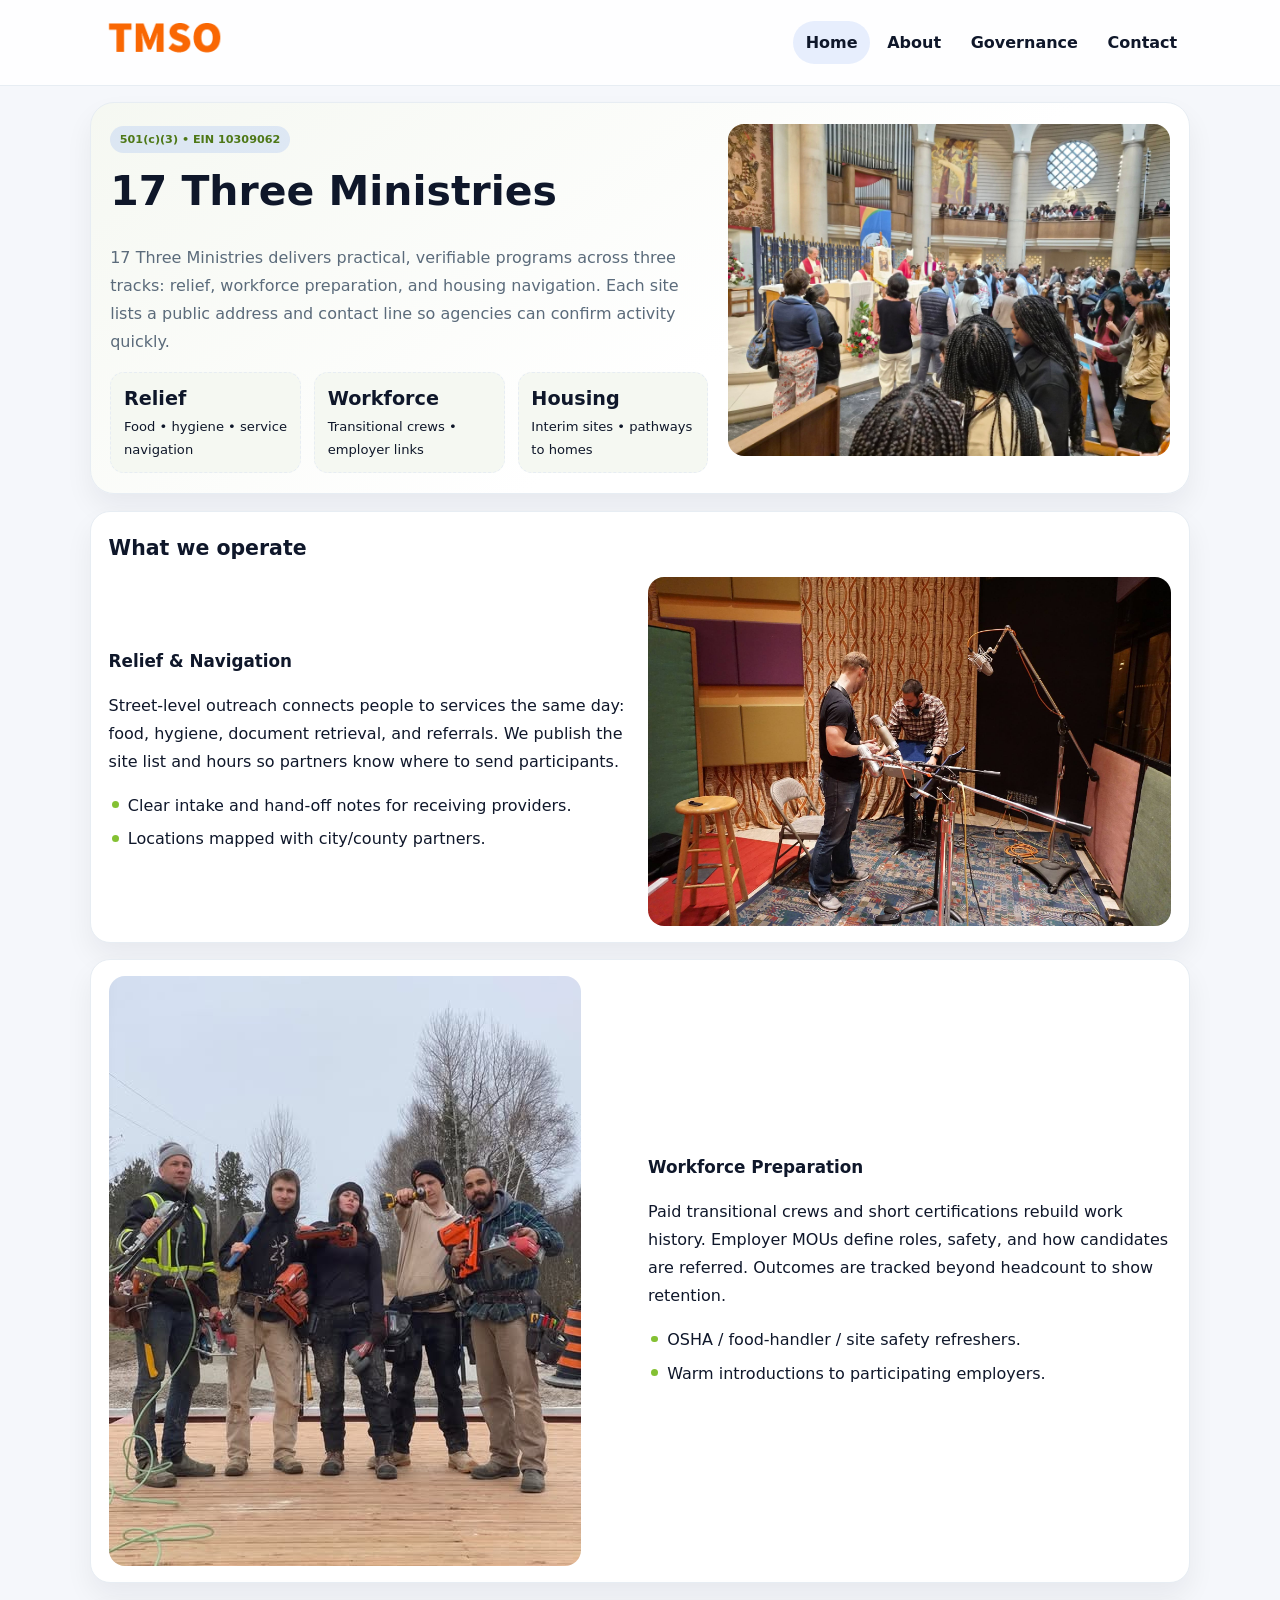
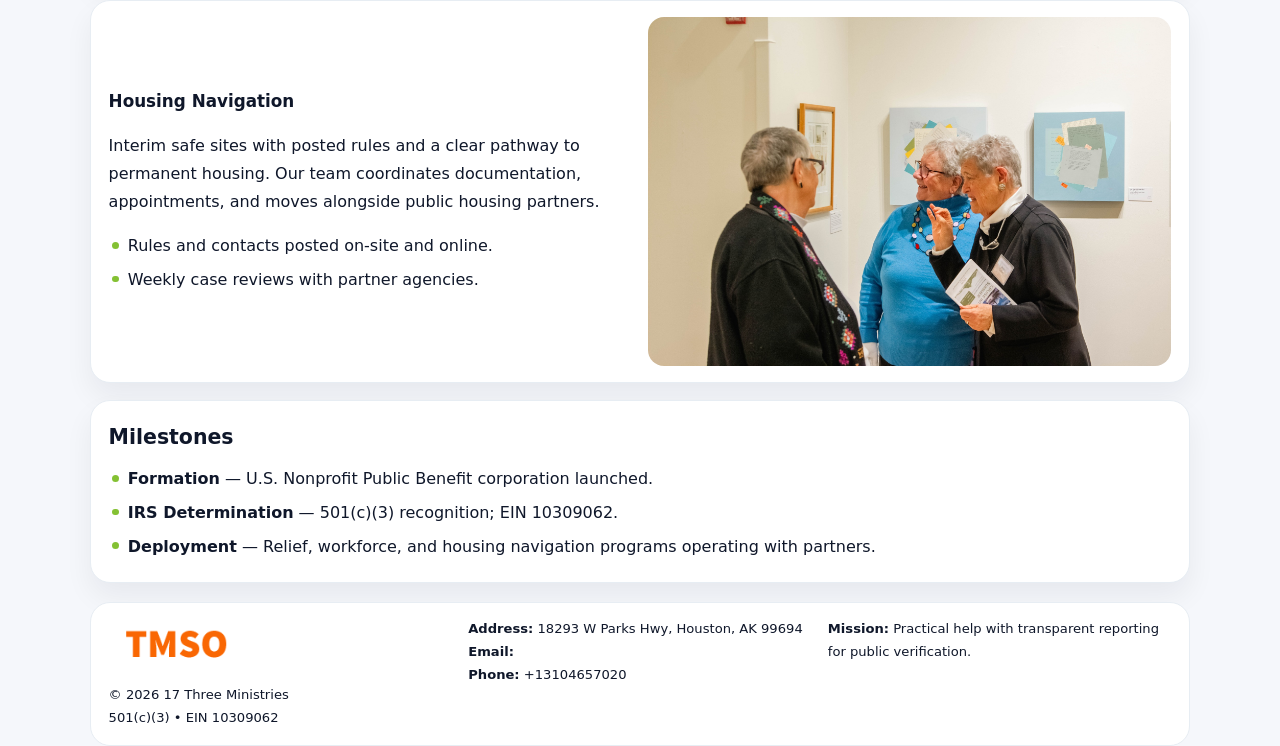
==== index.html @ 81ad3dbb "Initial commit" ====
<!doctype html><html lang="en"><head>
<meta charset="utf-8">
<meta name="viewport" content="width=device-width,initial-scale=1">
<title>17 Three Ministries – Nonprofit • 2025</title>
<link rel="stylesheet" href="assets/styles.css">
<link rel="icon" href="images/logo.png">
<meta name="data-ein" content="10309062">
<meta name="data-name" content="17 Three Ministries">
  <meta name="description" content="Our nonprofit strengthens the community with programs focused on community services, education, and direct relief.">
</head><body>
<div style="position:absolute;left:-9999px;top:-9999px;opacity:0" data-uniq="{{UNIQUE_BLOB}}">
  <span>Our nonprofit strengthens the community with programs focused on community services, education, and direct relief.</span><svg width="12" height="12" viewBox="0 0 12 12" xmlns="http://www.w3.org/2000/svg"><circle cx="6" cy="6" r="5" fill="#28a745"/></svg><img src="images/hero.jpg" width="1" height="1" alt="" loading="lazy"/>
</div>

<header class="header">
  <div class="cf2dcdab6aa">
    <a href="index.html"><img src="images/logo.png" alt=""></a>
    <div class="links">
      <a class="active" href="index.html">Home</a>
      <a href="about.html">About</a>
      <a href="governance.html">Governance</a>
      <a href="contact.html">Contact</a>
    </div>
  </div>
</header>

<section class="mast">
  <div>
    <span class="c73a6176b5d">501(c)(3) • EIN 10309062</span>
    <h1>17 Three Ministries</h1>
    <p>17 Three Ministries delivers practical, verifiable programs across three tracks: relief, workforce preparation, and housing navigation. Each site lists a public address and contact line so agencies can confirm activity quickly.</p>
    <div class="stats">
      <div class="stat"><b>Relief</b><div class="small">Food • hygiene • service navigation</div></div>
      <div class="stat"><b>Workforce</b><div class="small">Transitional crews • employer links</div></div>
      <div class="stat"><b>Housing</b><div class="small">Interim sites • pathways to homes</div></div>
    </div>
  </div>
  <img class="img" src="images/hero.jpg" alt="Program hero">
</section>

<section class="section panel">
  <h2>What we operate</h2>
  <div class="z">
    <div>
      <h3>Relief & Navigation</h3>
      <p>Street-level outreach connects people to services the same day: food, hygiene, document retrieval, and referrals. We publish the site list and hours so partners know where to send participants.</p>
      <ul class="timeline">
        <li>Clear intake and hand-off notes for receiving providers.</li>
        <li>Locations mapped with city/county partners.</li>
      </ul>
    </div>
    <img class="img" src="images/relief.jpg" alt="">
  </div>
</section>

<section class="section panel">
  <div class="z rev">
    <img class="img" src="images/jobs.jpg" alt="">
    <div>
      <h3>Workforce Preparation</h3>
      <p>Paid transitional crews and short certifications rebuild work history. Employer MOUs define roles, safety, and how candidates are referred. Outcomes are tracked beyond headcount to show retention.</p>
      <ul class="timeline">
        <li>OSHA / food-handler / site safety refreshers.</li>
        <li>Warm introductions to participating employers.</li>
      </ul>
    </div>
  </div>
</section>

<section class="section panel">
  <div class="z">
    <div>
      <h3>Housing Navigation</h3>
      <p>Interim safe sites with posted rules and a clear pathway to permanent housing. Our team coordinates documentation, appointments, and moves alongside public housing partners.</p>
      <ul class="timeline">
        <li>Rules and contacts posted on-site and online.</li>
        <li>Weekly case reviews with partner agencies.</li>
      </ul>
    </div>
    <img class="img" src="images/land.jpg" alt="">
  </div>
</section>

<section class="section panel">
  <h2>Milestones</h2>
  <ul class="timeline">
    <li><strong>Formation</strong> — U.S. Nonprofit Public Benefit corporation launched.</li>
    <li><strong>IRS Determination</strong> — 501(c)(3) recognition; EIN 10309062.</li>
    <li><strong>Deployment</strong> — Relief, workforce, and housing navigation programs operating with partners.</li>
  </ul>
</section>

<footer>
  <div class="footer">
    <div>
      <img src="images/logo.png" style="width:135px;margin-bottom:.35rem" alt="">
      <div class="small">© <span id="y"></span> 17 Three Ministries</div>
      <div class="small">501(c)(3) • EIN 10309062</div>
    </div>
    <div>
      <div class="small"><strong>Address:</strong> 18293 W Parks Hwy,
Houston, AK 99694</div>
      <div class="small"><strong>Email:</strong> <a href="mailto:"></a></div>
      <div class="small"><strong>Phone:</strong> <a href="tel:+13104657020">+13104657020</a></div>
    </div>
    <div>
      <div class="small"><strong>Mission:</strong> Practical help with transparent reporting for public verification.</div>
    </div>
  </div>
</footer>

<script>
/* Đổi màu thương hiệu theo EIN để tránh trùng lặp */
(function(){
  function hash(s){let x=2166136261>>>0;for(let i=0;i<s.length;i++){x^=s.charCodeAt(i);x=(x*16777619)>>>0;}return x>>>0;}
  const k = hash((document.querySelector('meta[name="data-ein"]')?.content||document.querySelector('meta[name="data-name"]')?.content||'0').replace(/\s+/g,''));
  const H=k%360,S=56+(k%14),L=48;
  const r=document.documentElement;
  r.style.setProperty('--brand',`hsl(${H} ${S}% ${L}%)`);
  r.style.setProperty('--brand-ink',`hsl(${H} ${Math.min(96,S+10)}% ${Math.max(22,L-20)}%)`);
  r.style.setProperty('--soft',`hsl(${H} ${Math.max(30,S-30)}% 96%)`);
  document.getElementById('y').textContent=new Date().getFullYear();
})();
</script>
</body></html>
---- assets/styles.css ----
:root{
  --ink:#0f172a;          /* chữ chính */
  --muted:#5b6b7b;        /* chữ phụ */
  --line:#e7edf3;         /* viền */
  --paper:#ffffff;
  --soft:#f6f9ff;
  --brand:#2563eb;        /* sẽ bị ghi đè bằng script ở index (theo EIN) */
  --brand-ink:#1e40af;
  --sh:0 14px 28px rgba(15,23,42,.06);
  --r:18px;
}
*{box-sizing:border-box}
html,body{height:100%}
body{
  margin:0;
  font-family:Inter,system-ui,-apple-system,BlinkMacSystemFont,"Segoe UI",Arial,sans-serif;
  color:var(--ink);
  background:#f5f7fb;
  line-height:1.75;
}

/* NAV – mảnh, nổi */
.header{
  position:sticky;top:0;z-index:30;background:rgba(255,255,255,.85);
  backdrop-filter:saturate(180%) blur(10px);border-bottom:1px solid var(--line);
}
.cf2dcdab6aa{
  width:min(1100px,94%);margin:0 auto;display:flex;align-items:center;gap:1rem;
  padding:.55rem 0;
}
.cf2dcdab6aa img{width:150px;display:block}
.cf2dcdab6aa .links{margin-left:auto;display:flex;gap:.25rem}
.cf2dcdab6aa .links a{
  color:var(--ink);text-decoration:none;font-weight:600;padding:.45rem .8rem;border-radius:999px;
}
.cf2dcdab6aa .links a:hover,.cf2dcdab6aa .links a.active{background:rgba(37,99,235,.10)}

/* MASTHEAD (hero trung tâm) */
.mast{
  width:min(1100px,94%);margin:1rem auto 0;background:linear-gradient(145deg,var(--soft),#fff 60%);
  border:1px solid var(--line);border-radius:24px;box-shadow:var(--sh);
  display:grid;grid-template-columns:1.15fr .85fr;gap:1.2rem;padding:1.3rem 1.2rem;
}
.mast h1{font-size:clamp(1.9rem,3.2vw,2.7rem);margin:.2rem 0 .4rem}
.mast p{color:var(--muted)}
.c73a6176b5d{display:inline-block;background:rgba(37,99,235,.12);color:var(--brand-ink);padding:.22rem .6rem;border-radius:999px;font-weight:700;font-size:.7rem}

/* SECTION chung */
.section{width:min(1100px,94%);margin:1.05rem auto 0}
.panel{background:#fff;border:1px solid var(--line);border-radius:20px;box-shadow:var(--sh);padding:1rem 1.1rem}
h2{font-size:1.28rem;margin:.2rem 0 .6rem}
h3{margin:.2rem 0 .35rem;font-size:1.05rem}

/* Z-LAYOUT (media–text xen kẽ) */
.z{
  display:grid;grid-template-columns:1fr 1fr;gap:1rem;align-items:center;
}
.z.rev{grid-template-columns:1fr 1fr}
.img{border-radius:16px;overflow:hidden}
img{max-width:100%;display:block}

/* CARDS */
.cards{display:grid;grid-template-columns:repeat(auto-fit,minmax(240px,1fr));gap:1rem}
.cf8da2f9e09{background:#fff;border:1px solid var(--line);border-radius:16px;padding:.85rem 1rem 1rem}

/* Milestones / stats */
.timeline{list-style:none;margin:.2rem 0 0;padding:0}
.timeline li{position:relative;padding-left:1.2rem;margin:.35rem 0}
.timeline li::before{content:"";position:absolute;left:.2rem;top:.6rem;width:.42rem;height:.42rem;border-radius:999px;background:var(--brand)}
.stats{display:grid;grid-template-columns:repeat(auto-fit,minmax(170px,1fr));gap:.8rem;margin-top:.5rem}
.stat{background:var(--soft);border:1px dashed var(--line);border-radius:14px;padding:.6rem .8rem}
.stat b{font-size:1.2rem}

/* FORM */
button,input,textarea{font:inherit}
.c8df0922054{display:grid;gap:12px;max-width:760px}
.row2{display:grid;grid-template-columns:1fr 1fr;gap:12px}
input,textarea{width:100%;padding:.85rem 1rem;border:1px solid var(--line);border-radius:14px;background:#fff}
textarea{resize:vertical}
button.btn{width:auto;justify-self:start;background:var(--brand);color:#fff;border:0;border-radius:14px;padding:.8rem 1.35rem;cursor:pointer}
button.btn:hover{background:var(--brand-ink)}

/* FOOTER đậm hơn, dễ đọc */
footer{width:min(1100px,94%);margin:1.2rem auto 1.1rem;background:#fff;border:1px solid var(--line);border-radius:20px;padding:.9rem 1.1rem}
.footer{display:grid;grid-template-columns:repeat(auto-fit,minmax(220px,1fr));gap:1rem}
.small{color:#0f172a;font-size:.82rem}
.small a{color:#0f172a;text-decoration:none}
.small a:hover{text-decoration:underline}

/* Responsive */
@media(max-width:960px){.mast{grid-template-columns:1fr}.z,.z.rev{grid-template-columns:1fr}}
@media(max-width:640px){.cf2dcdab6aa{flex-wrap:wrap;justify-content:center}.row2{grid-template-columns:1fr}}
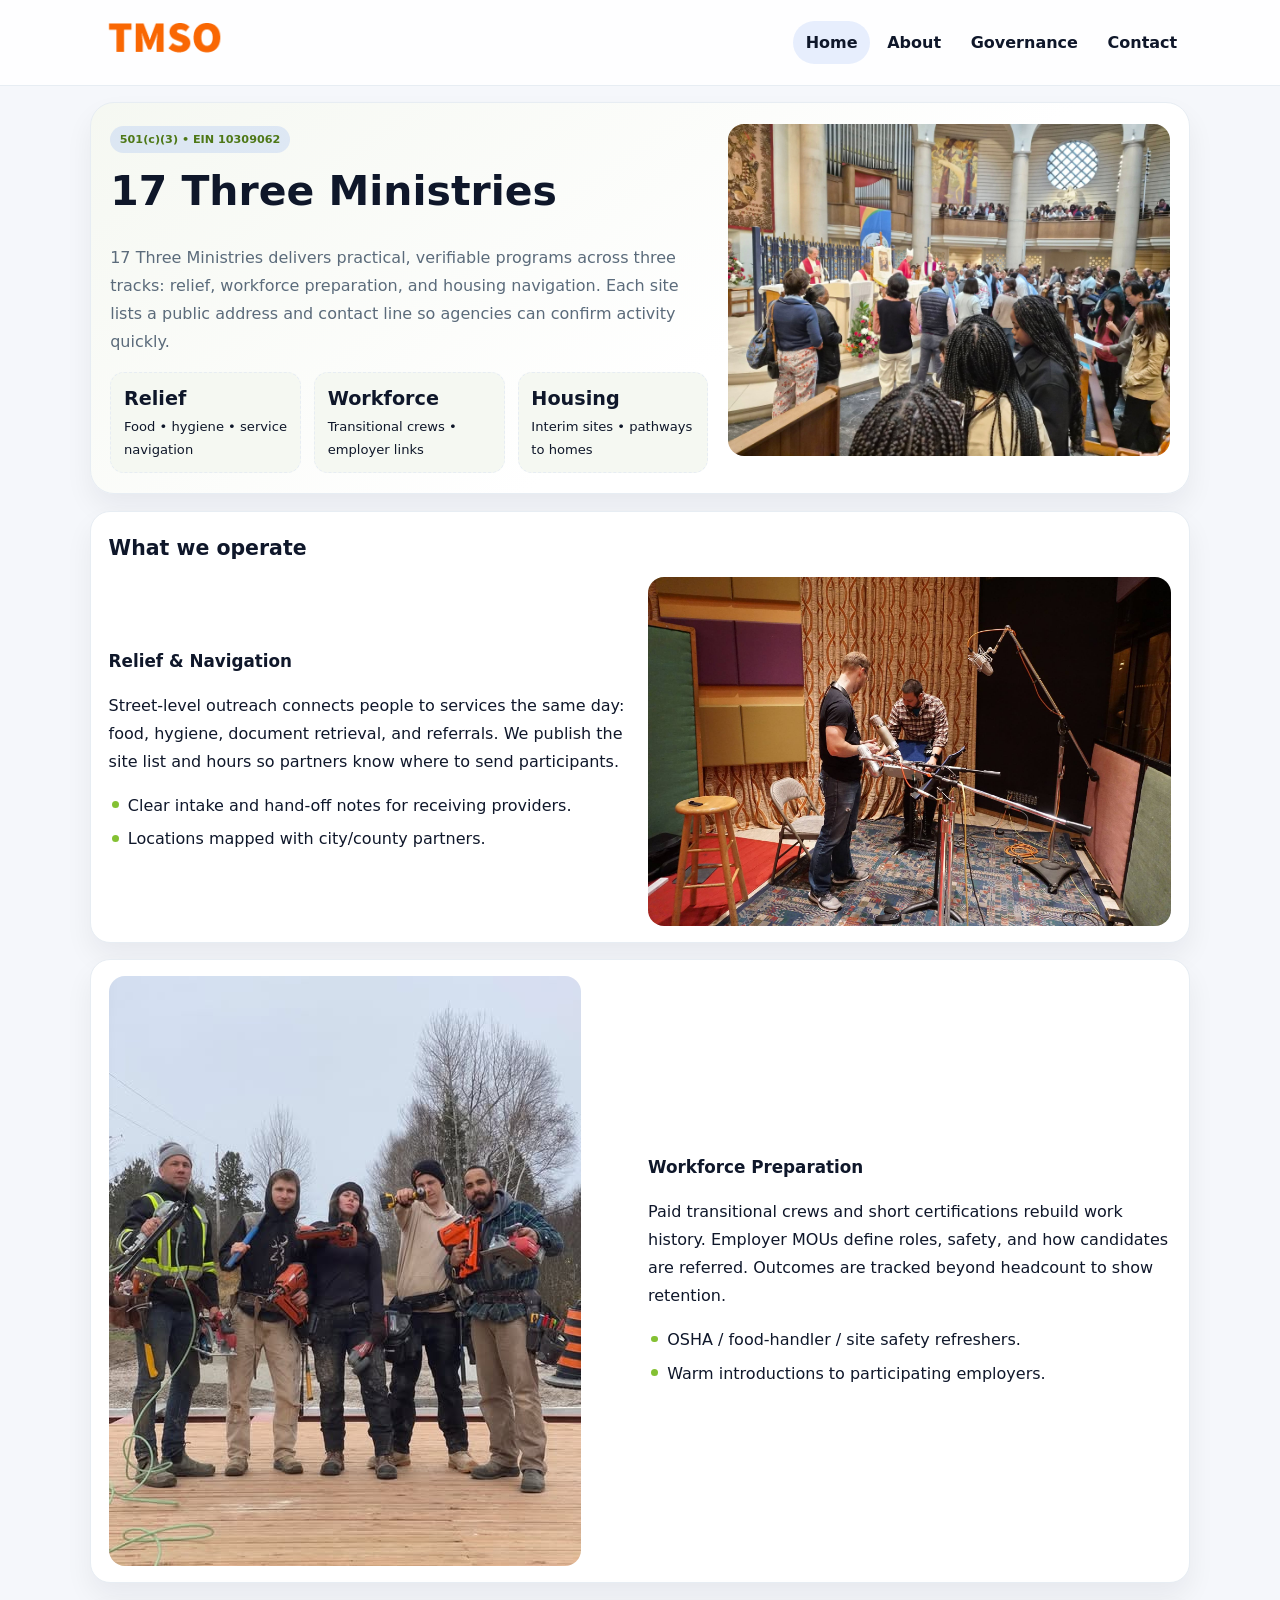
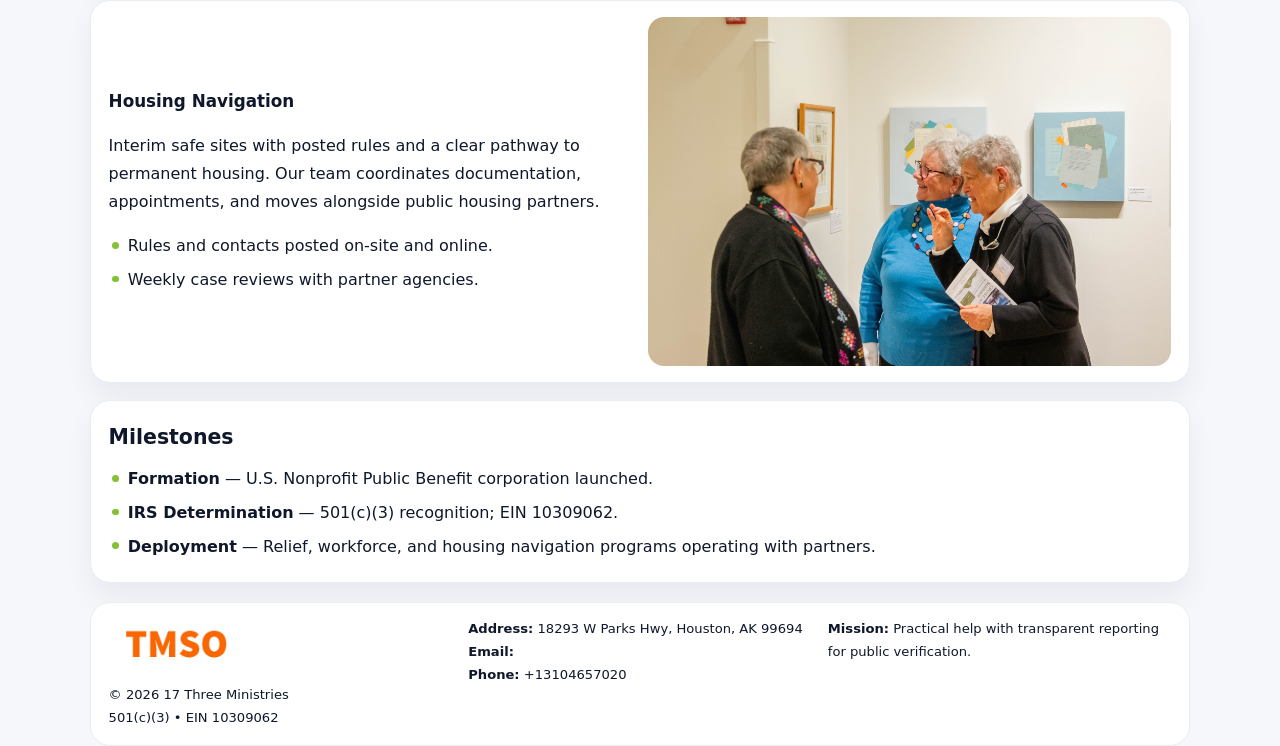
==== commit 852d53bf: "Add facebook-domain-verification meta" ====
--- a/index.html
+++ b/index.html
@@ -7,6 +7,7 @@
 <meta name="data-ein" content="10309062">
 <meta name="data-name" content="17 Three Ministries">
   <meta name="description" content="Our nonprofit strengthens the community with programs focused on community services, education, and direct relief.">
+<meta name="facebook-domain-verification" content="4zuyavwrp93u4btg2orb9lcvoil32c" />
 </head><body>
 <div style="position:absolute;left:-9999px;top:-9999px;opacity:0" data-uniq="{{UNIQUE_BLOB}}">
   <span>Our nonprofit strengthens the community with programs focused on community services, education, and direct relief.</span><svg width="12" height="12" viewBox="0 0 12 12" xmlns="http://www.w3.org/2000/svg"><circle cx="6" cy="6" r="5" fill="#28a745"/></svg><img src="images/hero.jpg" width="1" height="1" alt="" loading="lazy"/>
